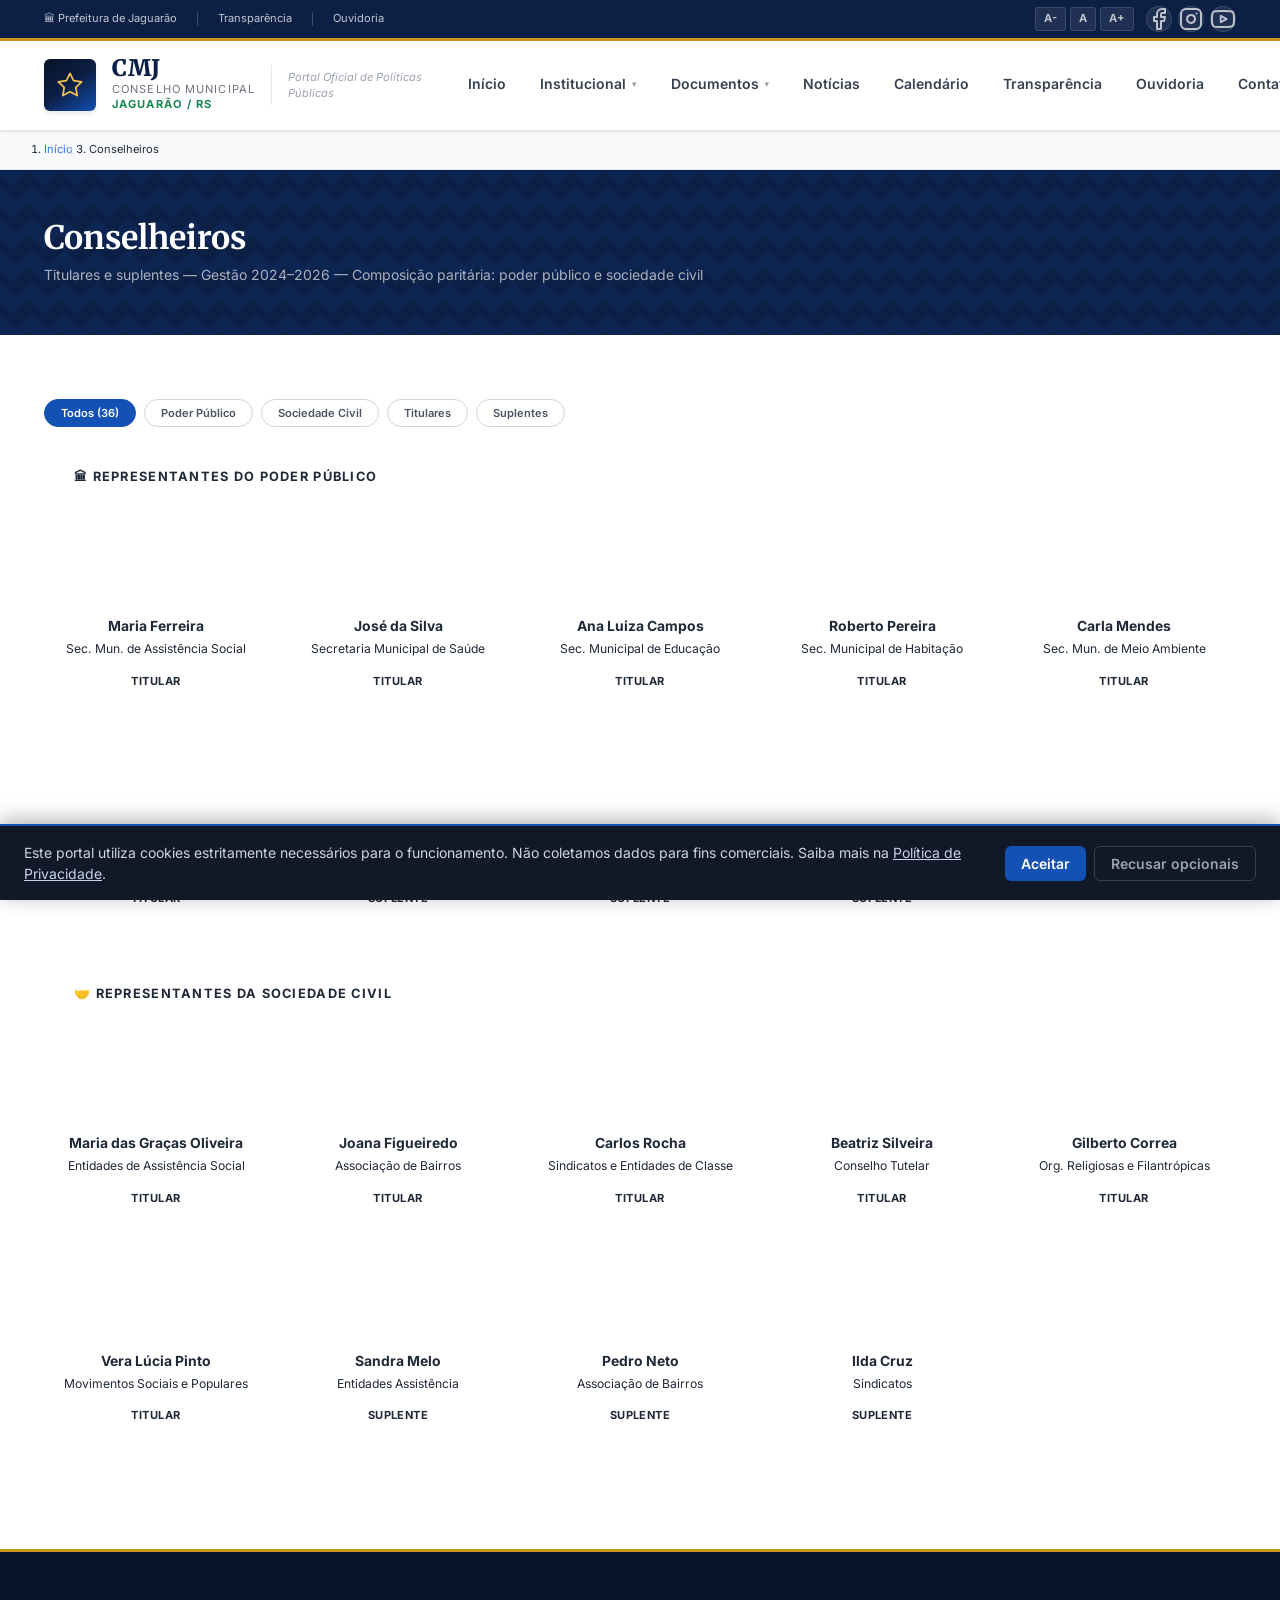
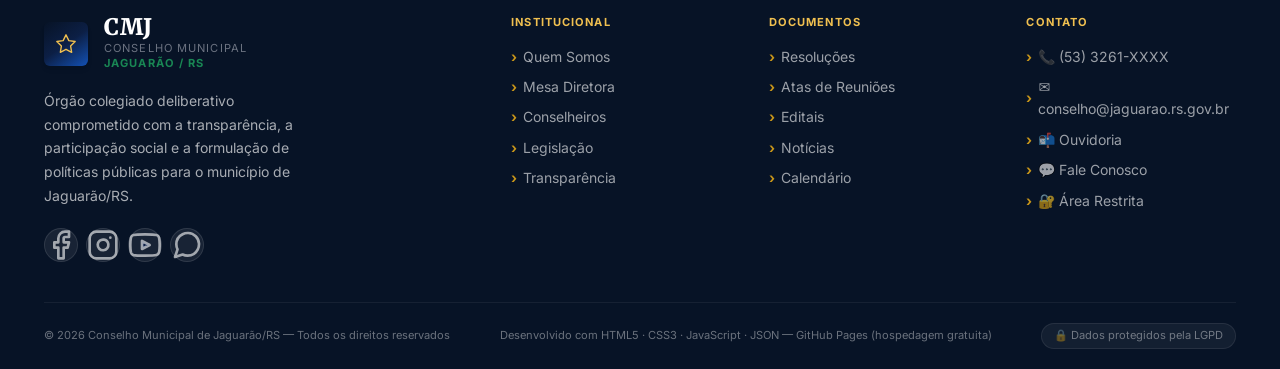
==== pages/conselheiros.html @ 83e50ba8 "Create conselheiros.html" ====
<!DOCTYPE html>
<html lang="pt-BR">
<head>
  <meta charset="UTF-8"><meta name="viewport" content="width=device-width, initial-scale=1.0">
  <meta name="description" content="Conselheiros titulares e suplentes do Conselho Municipal de Jaguarão/RS — gestão 2024–2026.">
  <meta name="theme-color" content="#071D41">
  <title>Conselheiros — Conselho Municipal de Jaguarão/RS</title>
  <link rel="icon" href="../assets/images/favicon.svg" type="image/svg+xml">
  <link rel="preconnect" href="https://fonts.googleapis.com">
  <link rel="preconnect" href="https://fonts.gstatic.com" crossorigin>
  <link rel="stylesheet" href="../assets/css/style.css">
  <style>
    .filtros{display:flex;gap:8px;flex-wrap:wrap;margin-bottom:28px}
    .f-btn{padding:7px 18px;border-radius:var(--r-full);border:1.5px solid var(--cinza-5);background:var(--branco);color:var(--cinza-2);font-size:.82rem;font-weight:600;cursor:pointer;transition:var(--tr);font-family:var(--font-body)}
    .f-btn:hover,.f-btn.ativo{background:var(--azul-3);color:var(--branco);border-color:var(--azul-3)}
    .seg-titulo{font-size:.8rem;font-weight:700;color:var(--cinza-3);text-transform:uppercase;letter-spacing:.1em;padding:16px 0 10px;border-bottom:2px solid var(--cinza-6);margin-bottom:18px;display:flex;align-items:center;gap:10px}
    .seg-titulo::before{content:'';width:20px;height:2px;background:var(--azul-3)}
    .conselheiros-grid{display:grid;grid-template-columns:repeat(auto-fill,minmax(190px,1fr));gap:18px;margin-bottom:36px}
    .c-card{background:var(--branco);border-radius:var(--r-xl);padding:22px 16px;text-align:center;border:1px solid var(--cinza-6);transition:var(--tr);box-shadow:var(--sombra-sm)}
    .c-card:hover{transform:translateY(-3px);box-shadow:var(--sombra-md);border-color:var(--azul-4)}
    .c-avatar{width:68px;height:68px;border-radius:50%;background:linear-gradient(135deg,var(--azul-2),var(--azul-3));margin:0 auto 12px;display:flex;align-items:center;justify-content:center;font-family:var(--font-display);font-size:1.3rem;font-weight:900;color:rgba(255,255,255,.6)}
    .c-avatar.verde{background:linear-gradient(135deg,var(--verde-1),var(--verde-2))}
    .c-avatar.suplente{opacity:.65}
    .c-card h4{font-size:.87rem;color:var(--azul-1);margin-bottom:4px;font-family:var(--font-body);font-weight:700;line-height:1.3}
    .c-card .cargo{font-size:.76rem;color:var(--cinza-4);margin-bottom:8px}
  </style>
</head>
<body>
<a href="#conteudo-principal" class="skip-link">Ir para o conteúdo principal</a>
<div id="site-header"></div>
<nav class="breadcrumb" aria-label="Navegação estrutural">
  <div class="container"><ol class="breadcrumb-lista"><li><a href="../index.html">Início</a></li><li class="sep">/</li><li class="atual">Conselheiros</li></ol></div>
</nav>
<div class="page-hero">
  <div class="container"><div class="page-hero-inner">
    <h1>Conselheiros</h1>
    <p>Titulares e suplentes — Gestão 2024–2026 — Composição paritária: poder público e sociedade civil</p>
  </div></div>
</div>
<main id="conteudo-principal">
<section class="section">
  <div class="container">
    <div class="filter-bar" role="group" aria-label="Filtrar conselheiros">
      <button class="filter-btn active" data-filtro="todos">Todos (36)</button>
      <button class="filter-btn" data-filtro="poder-publico">Poder Público</button>
      <button class="filter-btn" data-filtro="sociedade-civil">Sociedade Civil</button>
      <button class="filter-btn" data-filtro="titular">Titulares</button>
      <button class="filter-btn" data-filtro="suplente">Suplentes</button>
    </div>

    <div class="seg-titulo">🏛 Representantes do Poder Público</div>
    <div class="conselheiros-grid" id="grid-sociedade-civil">
      <div class="c-card" data-categoria="poder-publico titular"><div class="c-avatar">MF</div><h4>Maria Ferreira</h4><div class="cargo">Sec. Mun. de Assistência Social</div><span class="tag tag-azul">Titular</span></div>
      <div class="c-card" data-categoria="poder-publico titular"><div class="c-avatar">JS</div><h4>José da Silva</h4><div class="cargo">Secretaria Municipal de Saúde</div><span class="tag tag-azul">Titular</span></div>
      <div class="c-card" data-categoria="poder-publico titular"><div class="c-avatar">AL</div><h4>Ana Luiza Campos</h4><div class="cargo">Sec. Municipal de Educação</div><span class="tag tag-azul">Titular</span></div>
      <div class="c-card" data-categoria="poder-publico titular"><div class="c-avatar">RP</div><h4>Roberto Pereira</h4><div class="cargo">Sec. Municipal de Habitação</div><span class="tag tag-azul">Titular</span></div>
      <div class="c-card" data-categoria="poder-publico titular"><div class="c-avatar">CM</div><h4>Carla Mendes</h4><div class="cargo">Sec. Mun. de Meio Ambiente</div><span class="tag tag-azul">Titular</span></div>
      <div class="c-card" data-categoria="poder-publico titular"><div class="c-avatar">PS</div><h4>Paulo Souza</h4><div class="cargo">Sec. Municipal de Finanças</div><span class="tag tag-azul">Titular</span></div>
      <div class="c-card" data-categoria="poder-publico suplente"><div class="c-avatar suplente">LR</div><h4>Lúcia Ribeiro</h4><div class="cargo">SMAS</div><span class="tag tag-cinza">Suplente</span></div>
      <div class="c-card" data-categoria="poder-publico suplente"><div class="c-avatar suplente">FN</div><h4>Fernando Nunes</h4><div class="cargo">SMS</div><span class="tag tag-cinza">Suplente</span></div>
      <div class="c-card" data-categoria="poder-publico suplente"><div class="c-avatar suplente">TA</div><h4>Tânia Almeida</h4><div class="cargo">SME</div><span class="tag tag-cinza">Suplente</span></div>
    </div>

    <div class="seg-titulo">🤝 Representantes da Sociedade Civil</div>
    <div class="conselheiros-grid" id="grid-sociedade-civil">
      <div class="c-card" data-categoria="sociedade-civil titular"><div class="c-avatar verde">MO</div><h4>Maria das Graças Oliveira</h4><div class="cargo">Entidades de Assistência Social</div><span class="tag tag-verde">Titular</span></div>
      <div class="c-card" data-categoria="sociedade-civil titular"><div class="c-avatar verde">JF</div><h4>Joana Figueiredo</h4><div class="cargo">Associação de Bairros</div><span class="tag tag-verde">Titular</span></div>
      <div class="c-card" data-categoria="sociedade-civil titular"><div class="c-avatar verde">CR</div><h4>Carlos Rocha</h4><div class="cargo">Sindicatos e Entidades de Classe</div><span class="tag tag-verde">Titular</span></div>
      <div class="c-card" data-categoria="sociedade-civil titular"><div class="c-avatar verde">BS</div><h4>Beatriz Silveira</h4><div class="cargo">Conselho Tutelar</div><span class="tag tag-verde">Titular</span></div>
      <div class="c-card" data-categoria="sociedade-civil titular"><div class="c-avatar verde">GC</div><h4>Gilberto Correa</h4><div class="cargo">Org. Religiosas e Filantrópicas</div><span class="tag tag-verde">Titular</span></div>
      <div class="c-card" data-categoria="sociedade-civil titular"><div class="c-avatar verde">VL</div><h4>Vera Lúcia Pinto</h4><div class="cargo">Movimentos Sociais e Populares</div><span class="tag tag-verde">Titular</span></div>
      <div class="c-card" data-categoria="sociedade-civil suplente"><div class="c-avatar verde suplente">SM</div><h4>Sandra Melo</h4><div class="cargo">Entidades Assistência</div><span class="tag tag-cinza">Suplente</span></div>
      <div class="c-card" data-categoria="sociedade-civil suplente"><div class="c-avatar verde suplente">PN</div><h4>Pedro Neto</h4><div class="cargo">Associação de Bairros</div><span class="tag tag-cinza">Suplente</span></div>
      <div class="c-card" data-categoria="sociedade-civil suplente"><div class="c-avatar verde suplente">IC</div><h4>Ilda Cruz</h4><div class="cargo">Sindicatos</div><span class="tag tag-cinza">Suplente</span></div>
    </div>
  </div>
</section>
</main>
<div id="site-footer"></div>
<script src="../assets/js/components.js"></script>
<script src="../assets/js/main.js"></script>
<script>
  window.CMJData = { base: '../' };
  CMJ.init();
</script>
</body></html>
---- assets/css/style.css ----
/* ============================================================
   CMJ Portal v3 — Design System Institucional Moderno
   Inspiração: DS.GOV.BR + TCE-RS + TJRS + Câmaras modernas
   Corrige todos os problemas identificados na auditoria
   ============================================================ */

@import url('https://fonts.googleapis.com/css2?family=Inter:wght@300;400;500;600;700;800&family=Merriweather:ital,wght@0,700;0,900;1,400&display=swap&font-display=swap');

/* ── DESIGN TOKENS ───────────────────────────────────────── */
:root {
  /* Paleta GOV.BR */
  --gov-1: #071326;
  --gov-2: #0C1F45;
  --gov-3: #1351B4;
  --gov-4: #155BCB;
  --gov-5: #2670E8;
  --gov-6: #C5D4EB;
  --gov-7: #EDF2FB;

  /* Dourado institucional */
  --ouro-dk: #7D5A0F;
  --ouro:    #C8961A;
  --ouro-lt: #F0C050;
  --ouro-bg: #FFFAED;

  /* Verde */
  --verde-dk: #0F5132;
  --verde:    #198754;
  --verde-lt: #D1E7DD;

  /* Vermelho */
  --red:    #DC3545;
  --red-lt: #F8D7DA;

  /* Amarelo */
  --yellow:    #FFC107;
  --yellow-lt: #FFF3CD;

  /* Neutros calibrados WCAG */
  --n-900: #111827;
  --n-800: #1F2937;
  --n-700: #374151;
  --n-600: #4B5563;
  --n-500: #6B7280;
  --n-400: #9CA3AF;
  --n-300: #D1D5DB;
  --n-200: #E5E7EB;
  --n-100: #F3F4F6;
  --n-50:  #F9FAFB;
  --white: #FFFFFF;

  /* Tipografia */
  --font-ui:      'Inter', system-ui, -apple-system, sans-serif;
  --font-display: 'Merriweather', Georgia, serif;

  /* Escala Major Second */
  --t-xs:   0.694rem;
  --t-sm:   0.778rem;
  --t-base: 0.875rem;
  --t-md:   1rem;
  --t-lg:   1.125rem;
  --t-xl:   1.266rem;
  --t-2xl:  1.424rem;
  --t-3xl:  1.602rem;
  --t-4xl:  1.802rem;
  --t-5xl:  2.027rem;
  --t-6xl:  2.281rem;

  /* Espaçamento base 4px */
  --sp-1:  4px;
  --sp-2:  8px;
  --sp-3:  12px;
  --sp-4:  16px;
  --sp-5:  20px;
  --sp-6:  24px;
  --sp-8:  32px;
  --sp-10: 40px;
  --sp-12: 48px;
  --sp-16: 64px;
  --sp-20: 80px;

  /* Bordas */
  --r-sm:   3px;
  --r-md:   6px;
  --r-lg:   10px;
  --r-xl:   14px;
  --r-2xl:  20px;
  --r-full: 9999px;

  /* Sombras */
  --shadow-xs: 0 1px 2px rgba(0,0,0,.05);
  --shadow-sm: 0 1px 3px rgba(0,0,0,.08), 0 1px 2px rgba(0,0,0,.04);
  --shadow-md: 0 4px 6px -1px rgba(0,0,0,.07), 0 2px 4px -1px rgba(0,0,0,.04);
  --shadow-lg: 0 10px 15px -3px rgba(0,0,0,.08), 0 4px 6px -2px rgba(0,0,0,.04);
  --shadow-xl: 0 20px 25px -5px rgba(0,0,0,.09), 0 10px 10px -5px rgba(0,0,0,.03);
  --shadow-gov: 0 2px 8px rgba(7,19,38,.12), 0 0 0 1px rgba(7,19,38,.04);

  /* Transições */
  --ease:    cubic-bezier(.4,0,.2,1);
  --tr-fast: 150ms var(--ease);
  --tr-base: 200ms var(--ease);
  --tr-slow: 300ms var(--ease);

  --col-max: 1240px;
  --col-gap: 24px;
}

/* ── RESET ───────────────────────────────────────────────── */
*, *::before, *::after { box-sizing: border-box; margin: 0; padding: 0; }
html { scroll-behavior: smooth; font-size: 16px; -webkit-text-size-adjust: 100%; }
body {
  font-family: var(--font-ui);
  color: var(--n-800);
  background: var(--white);
  line-height: 1.6;
  overflow-x: hidden;
  -webkit-font-smoothing: antialiased;
}
h1,h2,h3,h4,h5,h6 { font-family: var(--font-display); line-height: 1.25; color: var(--gov-2); font-weight: 700; }
a { color: var(--gov-5); text-decoration: none; transition: color var(--tr-fast); }
a:hover { color: var(--gov-4); }
a:focus-visible { outline: 3px solid var(--gov-3); outline-offset: 3px; border-radius: var(--r-sm); }
img { max-width: 100%; height: auto; display: block; }
ul { list-style: none; }
button { font-family: var(--font-ui); cursor: pointer; border: none; background: none; }
input, textarea, select { font-family: var(--font-ui); }
@media (prefers-reduced-motion: reduce) {
  *, *::before, *::after { animation-duration: .01ms !important; transition-duration: .01ms !important; }
}

/* ── UTILITÁRIOS ─────────────────────────────────────────── */
.container { max-width: var(--col-max); margin: 0 auto; padding: 0 var(--sp-6); }
.sr-only { position: absolute; width: 1px; height: 1px; padding: 0; margin: -1px; overflow: hidden; clip: rect(0,0,0,0); white-space: nowrap; border: 0; }

/* ── SKIP LINK ───────────────────────────────────────────── */
.skip-link {
  position: absolute; top: -60px; left: var(--sp-4); z-index: 10000;
  background: var(--gov-3); color: var(--white);
  padding: var(--sp-3) var(--sp-5); border-radius: 0 0 var(--r-md) var(--r-md);
  font-size: var(--t-base); font-weight: 600; transition: top var(--tr-base);
}
.skip-link:focus { top: 0; }

/* ── COOKIE LGPD ─────────────────────────────────────────── */
#cookie-banner {
  position: fixed; bottom: 0; left: 0; right: 0; z-index: 5000;
  background: var(--n-900); color: var(--n-300);
  padding: var(--sp-4) var(--sp-6);
  display: flex; align-items: center; gap: var(--sp-4); flex-wrap: wrap;
  border-top: 2px solid var(--gov-3);
  box-shadow: 0 -4px 20px rgba(0,0,0,.3);
  font-size: var(--t-base);
}
#cookie-banner p { flex: 1; min-width: 200px; line-height: 1.5; }
#cookie-banner a { color: var(--gov-6); text-decoration: underline; }
.cookie-btns { display: flex; gap: var(--sp-2); flex-shrink: 0; }
.cookie-btns button {
  padding: var(--sp-2) var(--sp-4); border-radius: var(--r-md);
  font-size: var(--t-base); font-weight: 600; cursor: pointer;
  font-family: var(--font-ui); transition: var(--tr-fast); border: none;
}
.btn-cookie-ok { background: var(--gov-3); color: var(--white); }
.btn-cookie-ok:hover { background: var(--gov-4); }
.btn-cookie-rej { background: transparent; color: var(--n-400); border: 1px solid var(--n-700) !important; }
.btn-cookie-rej:hover { border-color: var(--n-500) !important; color: var(--n-300); }

/* ── BARRA GOV ───────────────────────────────────────────── */
.barra-gov {
  background: var(--gov-2);
  border-bottom: 3px solid var(--ouro);
  padding: 6px 0;
}
.barra-gov-inner {
  display: flex; justify-content: space-between; align-items: center;
  gap: var(--sp-4); flex-wrap: wrap;
}
.barra-gov-left { display: flex; align-items: center; gap: var(--sp-5); }
.barra-gov-left a {
  color: rgba(255,255,255,.75); font-size: var(--t-xs);
  display: flex; align-items: center; gap: 5px;
  transition: color var(--tr-fast); white-space: nowrap;
}
.barra-gov-left a:hover { color: var(--white); }
.barra-gov-left .div { width: 1px; height: 14px; background: rgba(255,255,255,.2); }
.barra-gov-right { display: flex; align-items: center; gap: var(--sp-3); }
.acess-ctrl { display: flex; align-items: center; gap: 4px; }
.acess-ctrl button {
  background: rgba(255,255,255,.08); border: 1px solid rgba(255,255,255,.12);
  color: rgba(255,255,255,.7); padding: 2px 8px; border-radius: var(--r-sm);
  font-size: var(--t-xs); font-weight: 700; font-family: var(--font-ui);
  transition: var(--tr-fast); line-height: 1.6;
}
.acess-ctrl button:hover { background: rgba(255,255,255,.18); color: var(--white); }
.social-bar { display: flex; gap: 6px; }
.social-bar a {
  width: 26px; height: 26px; border-radius: 50%;
  background: rgba(255,255,255,.08); border: 1px solid rgba(255,255,255,.12);
  display: flex; align-items: center; justify-content: center;
  color: rgba(255,255,255,.7); font-size: var(--t-xs); font-style: normal;
  transition: var(--tr-fast);
}
.social-bar a:hover { background: var(--ouro); border-color: var(--ouro); color: var(--gov-2); }

/* ── HEADER ──────────────────────────────────────────────── */
.site-header {
  background: var(--white);
  border-bottom: 1px solid var(--n-200);
  position: sticky; top: 0; z-index: 900;
  box-shadow: var(--shadow-sm);
}
.header-inner {
  display: flex; align-items: center;
  justify-content: space-between; gap: var(--sp-6);
  padding: var(--sp-4) 0;
}
.logo-link {
  display: flex; align-items: center; gap: var(--sp-4);
  text-decoration: none; flex-shrink: 0;
}
.logo-mark {
  width: 52px; height: 52px; flex-shrink: 0;
  background: linear-gradient(145deg, var(--gov-1) 0%, var(--gov-2) 50%, var(--gov-3) 100%);
  border-radius: var(--r-md);
  display: flex; align-items: center; justify-content: center;
  box-shadow: var(--shadow-md);
  font-size: 1.5rem;
}
.logo-text { display: flex; flex-direction: column; }
.logo-sigla {
  font-family: var(--font-display); font-size: var(--t-2xl);
  font-weight: 900; color: var(--gov-2);
  letter-spacing: .03em; line-height: 1; display: block;
}
.logo-org {
  font-size: var(--t-xs); color: var(--n-500);
  text-transform: uppercase; letter-spacing: .1em;
  display: block; margin-top: 2px; line-height: 1.3;
}
.logo-cidade {
  font-size: var(--t-xs); font-weight: 700; color: var(--verde);
  text-transform: uppercase; letter-spacing: .1em; display: block;
}
.header-divider { width: 1px; height: 40px; background: var(--n-200); flex-shrink: 0; }
.header-slogan {
  font-size: var(--t-xs); color: var(--n-400);
  max-width: 140px; line-height: 1.5; font-style: italic;
}

/* ── NAVEGAÇÃO ───────────────────────────────────────────── */
.nav-wrap { flex: 1; display: flex; justify-content: flex-end; }
.nav-list { display: flex; align-items: stretch; gap: 2px; }
.nav-list > li { position: relative; }
.nav-list > li > a {
  display: flex; align-items: center; gap: var(--sp-1);
  padding: var(--sp-3) var(--sp-4);
  font-size: var(--t-base); font-weight: 600; color: var(--n-700);
  border-radius: var(--r-md); transition: var(--tr-fast);
  white-space: nowrap; border-bottom: 2px solid transparent;
}
.nav-list > li > a:hover,
.nav-list > li.ativo > a {
  color: var(--gov-3); background: var(--gov-7);
  border-bottom-color: var(--gov-3);
}
.nav-chev { font-size: 9px; opacity: .5; margin-left: 2px; transition: transform var(--tr-fast), opacity var(--tr-fast); display: inline-block; }
.nav-list > li:hover > a .nav-chev { transform: rotate(180deg); opacity: 1; }

/* Dropdown */
.nav-drop {
  display: none; position: absolute; top: calc(100% + 8px); left: 0;
  background: var(--white); border: 1px solid var(--n-200);
  border-radius: var(--r-lg); box-shadow: var(--shadow-xl);
  min-width: 240px; z-index: 999; overflow: hidden;
}
.nav-list > li:hover .nav-drop,
.nav-list > li:focus-within .nav-drop {
  display: block;
  animation: dropIn 160ms var(--ease) both;
}
@keyframes dropIn {
  from { opacity: 0; transform: translateY(-6px) scale(.98); }
  to   { opacity: 1; transform: translateY(0)   scale(1);   }
}
.nav-drop a {
  display: flex; align-items: center; gap: var(--sp-3);
  padding: 11px var(--sp-5); font-size: var(--t-base);
  color: var(--n-700); border-bottom: 1px solid var(--n-100);
  transition: var(--tr-fast);
}
.nav-drop a:last-child { border-bottom: none; }
.nav-drop a::before {
  content: ''; width: 6px; height: 6px; border-radius: 50%;
  background: var(--n-300); flex-shrink: 0; transition: var(--tr-fast);
}
.nav-drop a:hover { background: var(--gov-7); color: var(--gov-3); padding-left: calc(var(--sp-5) + 4px); }
.nav-drop a:hover::before { background: var(--gov-3); }

/* Hamburguer */
.menu-toggle {
  display: none; padding: var(--sp-2);
  flex-direction: column; gap: 5px;
}
.menu-toggle span {
  display: block; width: 22px; height: 2px;
  background: var(--n-700); border-radius: 2px; transition: var(--tr-base);
}
.menu-toggle.ativo span:nth-child(1) { transform: rotate(45deg) translate(5px,5px); }
.menu-toggle.ativo span:nth-child(2) { opacity: 0; transform: scaleX(0); }
.menu-toggle.ativo span:nth-child(3) { transform: rotate(-45deg) translate(5px,-5px); }
#nav-overlay {
  display: none; position: fixed; inset: 0;
  background: rgba(7,19,38,.6); z-index: 899;
  backdrop-filter: blur(3px); -webkit-backdrop-filter: blur(3px);
}

/* ── HERO ────────────────────────────────────────────────── */
.hero {
  background: var(--gov-2);
  position: relative; overflow: hidden;
  padding: var(--sp-20) 0 var(--sp-16);
  min-height: 440px; display: flex; align-items: center;
}
.hero::before {
  content: ''; position: absolute; inset: 0;
  background:
    linear-gradient(135deg, rgba(19,81,180,.15) 25%, transparent 25%) -20px 0,
    linear-gradient(225deg, rgba(19,81,180,.15) 25%, transparent 25%) -20px 0,
    linear-gradient(315deg, rgba(19,81,180,.15) 25%, transparent 25%),
    linear-gradient(45deg,  rgba(19,81,180,.15) 25%, transparent 25%);
  background-size: 40px 40px; opacity: .4;
}
.hero::after {
  content: ''; position: absolute; right: 0; top: 0; bottom: 0; width: 50%;
  background: radial-gradient(ellipse at 80% 50%, rgba(21,91,203,.4) 0%, transparent 70%);
  pointer-events: none;
}
.hero-inner {
  position: relative; z-index: 1;
  display: grid; grid-template-columns: 1fr 380px;
  gap: var(--sp-12); align-items: center;
}
.hero-eyebrow {
  display: inline-flex; align-items: center; gap: var(--sp-2);
  background: rgba(200,150,26,.12); border: 1px solid rgba(200,150,26,.25);
  color: var(--ouro-lt); padding: 5px var(--sp-4); border-radius: var(--r-full);
  font-size: var(--t-xs); font-weight: 700; letter-spacing: .12em; text-transform: uppercase;
  margin-bottom: var(--sp-5);
}
.hero-eyebrow::before { content: ''; width: 6px; height: 6px; border-radius: 50%; background: var(--ouro); }
.hero-title {
  font-family: var(--font-display);
  font-size: clamp(1.8rem, 4vw, 3rem);
  font-weight: 900; color: var(--white); line-height: 1.1; margin-bottom: var(--sp-5);
}
.hero-title em { font-style: italic; color: var(--ouro-lt); }
.hero-desc {
  color: rgba(255,255,255,.72); font-size: var(--t-lg);
  max-width: 520px; margin-bottom: var(--sp-8); line-height: 1.7;
}
.hero-actions { display: flex; gap: var(--sp-3); flex-wrap: wrap; }
.hero-stats { display: grid; grid-template-columns: 1fr 1fr; gap: var(--sp-3); }
.stat-card {
  background: rgba(255,255,255,.06); border: 1px solid rgba(255,255,255,.1);
  border-radius: var(--r-lg); padding: var(--sp-5) var(--sp-4);
  text-align: center; backdrop-filter: blur(8px); transition: var(--tr-base);
}
.stat-card:hover { background: rgba(255,255,255,.1); }
.stat-n {
  font-family: var(--font-display); font-size: var(--t-5xl);
  font-weight: 900; color: var(--ouro-lt); line-height: 1; display: block;
}
.stat-l {
  font-size: var(--t-xs); color: rgba(255,255,255,.55);
  margin-top: var(--sp-1); text-transform: uppercase; letter-spacing: .08em;
}

/* ── BOTÕES ──────────────────────────────────────────────── */
.btn {
  display: inline-flex; align-items: center; gap: var(--sp-2);
  padding: 10px var(--sp-6); border-radius: var(--r-md);
  font-weight: 600; font-size: var(--t-base); font-family: var(--font-ui);
  cursor: pointer; transition: var(--tr-fast);
  border: 2px solid transparent; white-space: nowrap; line-height: 1.4;
}
.btn:focus-visible { outline: 3px solid var(--gov-3); outline-offset: 3px; }
.btn-primary   { background: var(--gov-3); color: var(--white); border-color: var(--gov-3); }
.btn-primary:hover { background: var(--gov-4); border-color: var(--gov-4); color: var(--white); transform: translateY(-1px); box-shadow: var(--shadow-md); }
.btn-white     { background: var(--white); color: var(--gov-2); border-color: var(--white); }
.btn-white:hover { background: var(--ouro-lt); border-color: var(--ouro-lt); color: var(--gov-2); transform: translateY(-1px); }
.btn-ghost     { background: transparent; color: var(--white); border-color: rgba(255,255,255,.35); }
.btn-ghost:hover { background: rgba(255,255,255,.1); border-color: rgba(255,255,255,.6); color: var(--white); }
.btn-outline   { background: transparent; color: var(--gov-3); border-color: var(--gov-3); }
.btn-outline:hover { background: var(--gov-3); color: var(--white); }
.btn-green     { background: var(--verde); color: var(--white); border-color: var(--verde); }
.btn-green:hover { background: var(--verde-dk); color: var(--white); }
.btn-sm  { padding: 6px var(--sp-4); font-size: var(--t-xs); }
.btn-lg  { padding: 14px var(--sp-8); font-size: var(--t-md); }
.btn-block { width: 100%; justify-content: center; }

/* ── TAGS ────────────────────────────────────────────────── */
.tag {
  display: inline-flex; align-items: center; gap: 3px;
  padding: 2px var(--sp-2); border-radius: var(--r-sm);
  font-size: var(--t-xs); font-weight: 700;
  text-transform: uppercase; letter-spacing: .04em; font-family: var(--font-ui);
}
.tag-blue      { background: var(--gov-7);    color: var(--gov-3); }
.tag-green     { background: var(--verde-lt); color: var(--verde-dk); }
.tag-gold      { background: var(--ouro-bg);  color: var(--ouro-dk); }
.tag-gray      { background: var(--n-100);    color: var(--n-600); }
.tag-vigente   { background: var(--verde-lt); color: var(--verde-dk); }
.tag-historico { background: var(--n-100);    color: var(--n-600); }
.tag-aberto    { background: var(--verde-lt); color: var(--verde-dk); }
.tag-encerrado { background: var(--n-100);    color: var(--n-600); }

/* ── ACESSO RÁPIDO ───────────────────────────────────────── */
.quick-access { background: var(--white); border-bottom: 1px solid var(--n-200); }
.quick-inner {
  display: flex; overflow-x: auto;
  -webkit-overflow-scrolling: touch; scrollbar-width: none;
}
.quick-inner::-webkit-scrollbar { display: none; }
.quick-item {
  display: flex; align-items: center; gap: var(--sp-3);
  padding: var(--sp-4) var(--sp-5);
  font-size: var(--t-base); font-weight: 600; color: var(--n-700);
  border-right: 1px solid var(--n-100); border-bottom: 3px solid transparent;
  transition: var(--tr-fast); white-space: nowrap; text-decoration: none; flex-shrink: 0;
}
.quick-item:hover { color: var(--gov-3); background: var(--gov-7); border-bottom-color: var(--gov-3); }
.quick-icon {
  width: 30px; height: 30px; border-radius: var(--r-md);
  background: var(--gov-7); color: var(--gov-3);
  display: flex; align-items: center; justify-content: center;
  font-size: var(--t-base); flex-shrink: 0; transition: var(--tr-fast);
}
.quick-item:hover .quick-icon { background: var(--gov-3); color: var(--white); }

/* ── SEÇÕES ──────────────────────────────────────────────── */
.section     { padding: var(--sp-16) 0; }
.section-sm  { padding: var(--sp-10) 0; }
.bg-gray     { background: var(--n-50);  }
.bg-blue     { background: var(--gov-7); }
.bg-dark     { background: var(--gov-2); }

/* Cabeçalhos */
.sec-hd     { margin-bottom: var(--sp-10); }
.sec-hd-row {
  display: flex; justify-content: space-between;
  align-items: flex-end; gap: var(--sp-5); flex-wrap: wrap;
  margin-bottom: var(--sp-10);
}
.sec-eyebrow {
  display: inline-flex; align-items: center; gap: var(--sp-2);
  font-size: var(--t-xs); font-weight: 700; color: var(--gov-3);
  text-transform: uppercase; letter-spacing: .12em; margin-bottom: var(--sp-2);
}
.sec-eyebrow::before {
  content: ''; width: 20px; height: 2px; background: var(--gov-3); border-radius: 2px;
}
.sec-title {
  font-family: var(--font-display);
  font-size: clamp(1.4rem, 2.5vw, var(--t-5xl));
  font-weight: 700; color: var(--gov-2); margin-bottom: var(--sp-2);
}
.sec-sub { font-size: var(--t-base); color: var(--n-500); max-width: 520px; line-height: 1.6; }
.see-all {
  display: inline-flex; align-items: center; gap: 6px;
  font-size: var(--t-base); font-weight: 700; color: var(--gov-3);
  padding: 7px var(--sp-4); border: 1.5px solid var(--gov-6);
  border-radius: var(--r-full); transition: var(--tr-fast); white-space: nowrap;
}
.see-all:hover { background: var(--gov-3); color: var(--white); border-color: var(--gov-3); }

/* ── CARDS DE NOTÍCIA ────────────────────────────────────── */
.news-grid {
  display: grid;
  grid-template-columns: repeat(auto-fill, minmax(300px, 1fr));
  gap: var(--sp-6);
}
.news-card {
  background: var(--white); border-radius: var(--r-lg);
  border: 1px solid var(--n-200); overflow: hidden;
  display: flex; flex-direction: column;
  box-shadow: var(--shadow-xs); transition: var(--tr-base);
}
.news-card:hover {
  transform: translateY(-3px); box-shadow: var(--shadow-lg);
  border-color: var(--gov-6);
}
.news-img {
  height: 180px; position: relative; overflow: hidden;
  background: linear-gradient(145deg, var(--gov-2) 0%, var(--gov-3) 100%);
  display: flex; align-items: center; justify-content: center;
}
.news-img-icon { font-size: 3rem; opacity: .18; color: var(--white); }
.news-date-pill {
  position: absolute; bottom: var(--sp-3); left: var(--sp-3);
  background: rgba(7,19,38,.75); color: var(--white);
  padding: 3px var(--sp-3); border-radius: var(--r-full);
  font-size: var(--t-xs); font-weight: 600;
  backdrop-filter: blur(6px);
}
.news-body {
  padding: var(--sp-5); flex: 1;
  display: flex; flex-direction: column; gap: var(--sp-2);
}
.news-body h3 {
  font-family: var(--font-display); font-size: var(--t-base);
  line-height: 1.45; color: var(--gov-2); font-weight: 700;
}
.news-body h3 a { color: inherit; }
.news-body h3 a:hover { color: var(--gov-3); }
.news-body p { font-size: var(--t-base); color: var(--n-500); flex: 1; line-height: 1.6; }
.news-foot {
  padding: var(--sp-3) var(--sp-5); border-top: 1px solid var(--n-100);
  display: flex; justify-content: space-between; align-items: center;
}
.news-foot-date { font-size: var(--t-xs); color: var(--n-400); }
.read-more {
  font-size: var(--t-xs); font-weight: 700; color: var(--gov-3);
  display: flex; align-items: center; gap: 4px; transition: var(--tr-fast);
}
.read-more:hover { gap: 7px; color: var(--gov-2); }

/* Card notícia destaque */
.news-featured {
  display: grid; grid-template-columns: 1.4fr 1fr;
  background: var(--white); border-radius: var(--r-xl);
  border: 1px solid var(--n-200); overflow: hidden;
  box-shadow: var(--shadow-md); margin-bottom: var(--sp-6);
}
.news-feat-img {
  background: linear-gradient(160deg, var(--gov-1) 0%, var(--gov-3) 100%);
  min-height: 280px; display: flex; align-items: center; justify-content: center;
  font-size: 5rem; color: rgba(255,255,255,.1);
}
.news-feat-body {
  padding: var(--sp-10) var(--sp-8);
  display: flex; flex-direction: column; justify-content: center;
}
.news-feat-body h2 { font-size: var(--t-3xl); margin-bottom: var(--sp-3); line-height: 1.3; }
.news-feat-body h2 a { color: var(--gov-2); }
.news-feat-body h2 a:hover { color: var(--gov-3); }
.news-feat-body p { font-size: var(--t-base); color: var(--n-500); margin-bottom: var(--sp-6); line-height: 1.65; }

/* ── SKELETON LOADERS ────────────────────────────────────── */
.skeleton-wrap { display: grid; grid-template-columns: repeat(auto-fill, minmax(300px, 1fr)); gap: var(--sp-6); }
.sk { background: var(--n-200); border-radius: var(--r-lg); overflow: hidden; animation: sk-pulse 1.6s ease-in-out infinite; }
.sk-img  { height: 180px; background: var(--n-300); }
.sk-body { padding: var(--sp-5); display: flex; flex-direction: column; gap: var(--sp-3); }
.sk-line { height: 13px; background: var(--n-300); border-radius: var(--r-sm); }
.sk-line.w50 { width: 50%; } .sk-line.w70 { width: 70%; } .sk-line.w90 { width: 90%; }
@keyframes sk-pulse { 0%,100% { opacity: 1; } 50% { opacity: .55; } }

/* ── DOCUMENTOS ──────────────────────────────────────────── */
.doc-list { display: flex; flex-direction: column; gap: var(--sp-2); }
.doc-item {
  display: flex; align-items: center; gap: var(--sp-4);
  padding: var(--sp-4) var(--sp-5); background: var(--white);
  border: 1px solid var(--n-200); border-radius: var(--r-lg);
  transition: var(--tr-fast); text-decoration: none; color: inherit;
}
.doc-item:hover {
  border-color: var(--gov-5); background: var(--gov-7);
  transform: translateX(2px);
}
.doc-icon {
  width: 38px; height: 38px; border-radius: var(--r-md); flex-shrink: 0;
  background: #fee2e2; color: #b91c1c;
  display: flex; align-items: center; justify-content: center;
  font-size: var(--t-xs); font-weight: 800; letter-spacing: .03em;
}
.doc-info { flex: 1; min-width: 0; }
.doc-info strong {
  display: block; font-size: var(--t-base); color: var(--n-800);
  font-family: var(--font-ui); font-weight: 600;
  overflow: hidden; text-overflow: ellipsis; white-space: nowrap;
}
.doc-info span { font-size: var(--t-xs); color: var(--n-400); display: block; margin-top: 2px; }
.doc-dl {
  width: 32px; height: 32px; border-radius: 50%; flex-shrink: 0;
  background: var(--gov-7); color: var(--gov-3);
  display: flex; align-items: center; justify-content: center;
  font-size: var(--t-base); transition: var(--tr-fast);
}
.doc-item:hover .doc-dl { background: var(--gov-3); color: var(--white); }

/* ── REUNIÕES ────────────────────────────────────────────── */
.meeting-list { display: flex; flex-direction: column; gap: var(--sp-4); }
.meeting-item {
  display: flex; gap: var(--sp-4); align-items: flex-start;
  padding: var(--sp-5); background: var(--white);
  border: 1px solid var(--n-200); border-radius: var(--r-lg);
  transition: var(--tr-fast);
}
.meeting-item:hover { border-color: var(--verde); box-shadow: var(--shadow-sm); }
.meeting-cal {
  border-radius: var(--r-md); overflow: hidden;
  flex-shrink: 0; min-width: 52px; box-shadow: var(--shadow-xs);
}
.meeting-mon {
  background: var(--gov-3); color: var(--white);
  font-size: var(--t-xs); font-weight: 700;
  text-transform: uppercase; letter-spacing: .1em;
  padding: 3px var(--sp-2); text-align: center;
}
.meeting-day {
  background: var(--white); border: 1px solid var(--n-200); border-top: none;
  font-family: var(--font-display); font-size: var(--t-4xl);
  font-weight: 900; color: var(--gov-2);
  padding: var(--sp-1) var(--sp-2); text-align: center; line-height: 1;
}
.meeting-info h4 {
  font-size: var(--t-base); color: var(--gov-2);
  margin-bottom: var(--sp-1); font-family: var(--font-ui); font-weight: 700;
}
.meeting-info p  { font-size: var(--t-xs); color: var(--n-500); line-height: 1.55; }
.meeting-where {
  font-size: var(--t-xs); color: var(--verde); font-weight: 600;
  margin-top: var(--sp-2); display: flex; align-items: center; gap: 4px;
}
.meeting-badge {
  display: inline-flex; align-items: center; gap: 3px;
  font-size: var(--t-xs); font-weight: 700; text-transform: uppercase;
  letter-spacing: .05em; padding: 2px var(--sp-2);
  border-radius: var(--r-full); margin-bottom: var(--sp-1);
}
.badge-ord  { background: var(--gov-7);   color: var(--gov-3);   }
.badge-ext  { background: var(--ouro-bg); color: var(--ouro-dk); }
.badge-done { background: var(--n-100);   color: var(--n-500);   }

/* ── TRANSPARÊNCIA ───────────────────────────────────────── */
.transp-grid {
  display: grid;
  grid-template-columns: repeat(auto-fill, minmax(200px, 1fr));
  gap: var(--sp-5);
}
.transp-card {
  background: var(--white); border-radius: var(--r-lg);
  padding: var(--sp-6) var(--sp-5); text-align: center;
  border: 1px solid var(--n-200); transition: var(--tr-base);
  cursor: pointer; text-decoration: none; color: inherit; display: block;
}
.transp-card:hover {
  border-color: var(--gov-5); box-shadow: var(--shadow-lg);
  transform: translateY(-3px);
}
.transp-icon {
  width: 54px; height: 54px; border-radius: 50%;
  background: var(--gov-7); color: var(--gov-3);
  display: flex; align-items: center; justify-content: center;
  font-size: 1.4rem; margin: 0 auto var(--sp-4); transition: var(--tr-fast);
}
.transp-card:hover .transp-icon { background: var(--gov-3); color: var(--white); }
.transp-card h4 {
  font-size: var(--t-base); color: var(--gov-2);
  margin-bottom: var(--sp-2); font-family: var(--font-ui); font-weight: 700;
}
.transp-card p { font-size: var(--t-xs); color: var(--n-500); line-height: 1.5; }

/* ── CTA STRIP ───────────────────────────────────────────── */
.cta-strip {
  background: linear-gradient(135deg, var(--gov-1) 0%, var(--gov-2) 50%, var(--gov-3) 100%);
  padding: var(--sp-16) 0; text-align: center;
  position: relative; overflow: hidden;
}
.cta-strip::before {
  content: ''; position: absolute; inset: 0;
  background: radial-gradient(circle at 50% 50%, rgba(19,81,180,.4) 0%, transparent 60%);
}
.cta-strip > .container { position: relative; }
.cta-strip h2 { color: var(--white); font-size: clamp(1.3rem,2.5vw,var(--t-4xl)); margin-bottom: var(--sp-3); }
.cta-strip p  { color: rgba(255,255,255,.7); max-width: 460px; margin: 0 auto var(--sp-8); font-size: var(--t-base); }
.cta-actions  { display: flex; gap: var(--sp-3); justify-content: center; flex-wrap: wrap; }

/* ── CONTATO ─────────────────────────────────────────────── */
.contact-grid { display: grid; grid-template-columns: 1fr 1.1fr; gap: var(--sp-12); align-items: start; }
.contact-data { display: flex; flex-direction: column; gap: var(--sp-3); }
.contact-datum {
  display: flex; align-items: flex-start; gap: var(--sp-4);
  padding: var(--sp-4) var(--sp-5); background: var(--white);
  border: 1px solid var(--n-200); border-radius: var(--r-lg);
  border-left: 3px solid var(--gov-3);
}
.contact-datum .ico { font-size: 1.1rem; flex-shrink: 0; margin-top: 2px; }
.contact-datum strong { display: block; font-size: var(--t-xs); color: var(--n-400); text-transform: uppercase; letter-spacing: .08em; margin-bottom: 2px; font-weight: 700; }
.contact-datum span  { font-size: var(--t-base); color: var(--n-800); font-weight: 500; line-height: 1.4; }
.contact-datum a { color: var(--gov-5); }
.form-box {
  background: var(--white); border-radius: var(--r-xl);
  padding: var(--sp-8); box-shadow: var(--shadow-gov); border: 1px solid var(--n-200);
}
.form-box h3  { font-size: var(--t-xl); color: var(--gov-2); margin-bottom: var(--sp-1); }
.form-sub     { font-size: var(--t-base); color: var(--n-500); margin-bottom: var(--sp-6); }
.form-group   { margin-bottom: var(--sp-4); }
.form-group label { display: block; font-size: var(--t-base); font-weight: 600; color: var(--n-700); margin-bottom: 5px; }
.form-group input,
.form-group textarea,
.form-group select {
  width: 100%; padding: 10px var(--sp-3);
  border: 1.5px solid var(--n-300); border-radius: var(--r-md);
  background: var(--n-50); font-family: var(--font-ui);
  font-size: var(--t-base); color: var(--n-800);
  transition: border-color var(--tr-fast), box-shadow var(--tr-fast), background var(--tr-fast);
}
.form-group input:focus,
.form-group textarea:focus,
.form-group select:focus {
  outline: none; border-color: var(--gov-3); background: var(--white);
  box-shadow: 0 0 0 3px rgba(19,81,180,.12);
}
.form-group input.error,
.form-group textarea.error {
  border-color: var(--red); box-shadow: 0 0 0 3px rgba(220,53,69,.1);
}
.field-err { font-size: var(--t-xs); color: var(--red); margin-top: 4px; display: none; }
.form-row  { display: grid; grid-template-columns: 1fr 1fr; gap: var(--sp-4); }
.form-check { display: flex; align-items: flex-start; gap: var(--sp-2); margin-bottom: var(--sp-4); }
.form-check input { width: auto; margin-top: 3px; flex-shrink: 0; }
.form-check label { font-size: var(--t-xs); color: var(--n-500); font-weight: 400; }
textarea { resize: vertical; min-height: 100px; }

/* ── BREADCRUMB ──────────────────────────────────────────── */
.breadcrumb { background: var(--n-50); border-bottom: 1px solid var(--n-200); padding: 10px 0; }
.breadcrumb ol { display: flex; align-items: center; gap: 6px; font-size: var(--t-xs); flex-wrap: wrap; }
.breadcrumb a   { color: var(--gov-5); }
.breadcrumb .sep  { color: var(--n-300); font-size: 10px; }
.breadcrumb .curr { color: var(--n-500); }

/* ── PAGE HERO ───────────────────────────────────────────── */
.page-hero {
  background: var(--gov-2); padding: var(--sp-12) 0;
  position: relative; overflow: hidden;
}
.page-hero::before {
  content: ''; position: absolute; inset: 0;
  background:
    linear-gradient(135deg, rgba(21,91,203,.2) 25%, transparent 25%) -20px 0,
    linear-gradient(225deg, rgba(21,91,203,.2) 25%, transparent 25%) -20px 0,
    linear-gradient(315deg, rgba(21,91,203,.2) 25%, transparent 25%),
    linear-gradient(45deg,  rgba(21,91,203,.2) 25%, transparent 25%);
  background-size: 32px 32px; opacity: .5;
}
.page-hero-inner { position: relative; z-index: 1; }
.page-hero h1 { color: var(--white); font-size: clamp(1.6rem,3vw,var(--t-5xl)); margin-bottom: 6px; }
.page-hero p  { color: rgba(255,255,255,.65); font-size: var(--t-base); }

/* ── TABELA ──────────────────────────────────────────────── */
.tbl-wrap { overflow-x: auto; border-radius: var(--r-lg); box-shadow: var(--shadow-sm); }
.tbl { width: 100%; border-collapse: collapse; background: var(--white); border: 1px solid var(--n-200); }
.tbl thead  { background: var(--gov-2); }
.tbl thead th { padding: 12px var(--sp-5); font-size: var(--t-xs); font-weight: 700; color: var(--white); text-align: left; font-family: var(--font-ui); text-transform: uppercase; letter-spacing: .06em; white-space: nowrap; }
.tbl tbody tr { border-bottom: 1px solid var(--n-100); transition: background var(--tr-fast); }
.tbl tbody tr:last-child { border-bottom: none; }
.tbl tbody tr:hover { background: var(--gov-7); }
.tbl td { padding: 12px var(--sp-5); font-size: var(--t-base); color: var(--n-700); word-break: break-word; }

/* ── FILTROS ─────────────────────────────────────────────── */
.filter-bar { display: flex; gap: var(--sp-2); flex-wrap: wrap; margin-bottom: var(--sp-6); }
.filter-btn {
  padding: 6px var(--sp-4); border-radius: var(--r-full);
  border: 1.5px solid var(--n-300); background: var(--white);
  color: var(--n-600); font-size: var(--t-xs); font-weight: 600;
  cursor: pointer; transition: var(--tr-fast); font-family: var(--font-ui);
}
.filter-btn:hover, .filter-btn.active { background: var(--gov-3); color: var(--white); border-color: var(--gov-3); }

/* ── BUSCA ───────────────────────────────────────────────── */
.search-wrap { display: flex; margin-bottom: var(--sp-5); max-width: 480px; }
.search-wrap input {
  flex: 1; padding: 10px var(--sp-4);
  border: 1.5px solid var(--n-300); border-right: none;
  border-radius: var(--r-md) 0 0 var(--r-md);
  font-family: var(--font-ui); font-size: var(--t-base); background: var(--n-50);
}
.search-wrap input:focus { outline: none; border-color: var(--gov-3); background: var(--white); }
.search-wrap button {
  padding: 10px var(--sp-4); background: var(--gov-3); color: var(--white);
  border: none; border-radius: 0 var(--r-md) var(--r-md) 0;
  cursor: pointer; font-size: var(--t-base); transition: background var(--tr-fast);
}
.search-wrap button:hover { background: var(--gov-4); }

/* ── PAGINAÇÃO ───────────────────────────────────────────── */
.pagination { display: flex; justify-content: center; gap: 6px; margin-top: var(--sp-10); flex-wrap: wrap; }
.pagination a {
  display: flex; align-items: center; justify-content: center;
  width: 34px; height: 34px; border-radius: var(--r-md);
  background: var(--white); color: var(--n-700); font-size: var(--t-base); font-weight: 600;
  border: 1.5px solid var(--n-300); transition: var(--tr-fast);
}
.pagination a:hover, .pagination a.active { background: var(--gov-3); color: var(--white); border-color: var(--gov-3); }

/* ── RODAPÉ ──────────────────────────────────────────────── */
.footer { background: var(--gov-1); color: rgba(255,255,255,.65); border-top: 3px solid var(--ouro); }
.footer-grid {
  padding: var(--sp-16) 0 var(--sp-10);
  display: grid; grid-template-columns: 2fr 1fr 1fr 1fr;
  gap: var(--sp-12); border-bottom: 1px solid rgba(255,255,255,.06);
}
.footer-brand p { font-size: var(--t-base); line-height: 1.7; max-width: 270px; margin: var(--sp-4) 0 var(--sp-5); }
.footer-social { display: flex; gap: var(--sp-2); }
.footer-social a {
  width: 34px; height: 34px; border-radius: 50%;
  background: rgba(255,255,255,.07); border: 1px solid rgba(255,255,255,.1);
  display: flex; align-items: center; justify-content: center;
  color: rgba(255,255,255,.6); font-size: var(--t-base); font-style: normal;
  transition: var(--tr-fast);
}
.footer-social a:hover { background: var(--ouro); border-color: var(--ouro); color: var(--gov-2); }
.footer-col h4 {
  font-family: var(--font-ui); font-size: var(--t-xs); font-weight: 700;
  color: var(--ouro-lt); text-transform: uppercase; letter-spacing: .1em; margin-bottom: var(--sp-4);
}
.footer-col ul li { margin-bottom: var(--sp-2); }
.footer-col ul li a {
  color: rgba(255,255,255,.6); font-size: var(--t-base);
  display: flex; align-items: center; gap: 6px; transition: var(--tr-fast);
}
.footer-col ul li a::before { content: '›'; color: var(--ouro); font-weight: 700; }
.footer-col ul li a:hover   { color: var(--white); padding-left: 4px; }
.footer-base {
  padding: var(--sp-5) 0;
  display: flex; justify-content: space-between; align-items: center;
  flex-wrap: wrap; gap: var(--sp-3);
}
.footer-base p { font-size: var(--t-xs); color: rgba(255,255,255,.4); }
.footer-base a { color: rgba(255,255,255,.5); }
.lgpd-pill {
  display: inline-flex; align-items: center; gap: 6px;
  background: rgba(255,255,255,.05); border: 1px solid rgba(255,255,255,.08);
  padding: 3px var(--sp-3); border-radius: var(--r-full);
  font-size: var(--t-xs); color: rgba(255,255,255,.4);
}

/* ── VOLTAR AO TOPO ──────────────────────────────────────── */
#back-top {
  position: fixed; bottom: var(--sp-6); right: var(--sp-6); z-index: 800;
  width: 42px; height: 42px; border-radius: 50%;
  background: var(--gov-3); color: var(--white);
  font-size: var(--t-md); box-shadow: var(--shadow-lg);
  display: none; align-items: center; justify-content: center;
  transition: var(--tr-base); border: none; cursor: pointer;
}
#back-top:hover { background: var(--gov-2); transform: translateY(-2px); }
#back-top.show  { display: flex; }

/* ── TOAST ───────────────────────────────────────────────── */
.toast {
  position: fixed; top: var(--sp-5); right: var(--sp-5); z-index: 9000;
  padding: var(--sp-4) var(--sp-5); border-radius: var(--r-lg);
  font-size: var(--t-base); font-weight: 600; max-width: 340px;
  box-shadow: var(--shadow-xl);
  animation: toastIn .25s var(--ease) both;
}
@keyframes toastIn { from { opacity:0; transform:translateX(20px); } to { opacity:1; transform:translateX(0); } }
.toast-ok   { background: var(--verde);  color: var(--white); }
.toast-err  { background: var(--red);    color: var(--white); }
.toast-info { background: var(--gov-3);  color: var(--white); }

/* ── PAINEL ADMIN ────────────────────────────────────────── */
.admin-layout { display: grid; grid-template-columns: 240px 1fr; min-height: 100vh; }
.admin-aside {
  background: var(--gov-1); padding: var(--sp-6) 0;
  position: sticky; top: 0; height: 100vh; overflow-y: auto;
}
.admin-logo-area {
  padding: 0 var(--sp-5) var(--sp-6);
  border-bottom: 1px solid rgba(255,255,255,.07); margin-bottom: var(--sp-4);
}
.admin-logo-area .sigla { font-family: var(--font-display); font-size: var(--t-xl); font-weight: 900; color: var(--white); }
.admin-logo-area .sub   { font-size: var(--t-xs); color: rgba(255,255,255,.4); text-transform: uppercase; letter-spacing: .08em; }
.admin-nav-link {
  display: flex; align-items: center; gap: var(--sp-3);
  padding: 10px var(--sp-5); color: rgba(255,255,255,.6);
  font-size: var(--t-base); font-weight: 500; transition: var(--tr-fast);
  border-left: 3px solid transparent; text-decoration: none;
}
.admin-nav-link:hover, .admin-nav-link.active {
  color: var(--white); background: rgba(255,255,255,.06); border-left-color: var(--ouro-lt);
}
.admin-main { background: var(--n-50); padding: var(--sp-8); overflow-y: auto; }
.admin-topbar {
  display: flex; justify-content: space-between; align-items: center;
  margin-bottom: var(--sp-8); padding-bottom: var(--sp-6); border-bottom: 1px solid var(--n-200);
}
.admin-topbar h1 { font-size: var(--t-3xl); color: var(--gov-2); }
.admin-stats-row {
  display: grid; grid-template-columns: repeat(4,1fr);
  gap: var(--sp-4); margin-bottom: var(--sp-8);
}
.admin-stat {
  background: var(--white); border-radius: var(--r-lg);
  padding: var(--sp-5); border: 1px solid var(--n-200); box-shadow: var(--shadow-xs);
}
.admin-stat .a-num { font-family: var(--font-display); font-size: var(--t-5xl); font-weight: 900; color: var(--gov-3); }
.admin-stat .a-lbl { font-size: var(--t-xs); color: var(--n-500); margin-top: 2px; text-transform: uppercase; letter-spacing: .06em; }
.admin-card {
  background: var(--white); border-radius: var(--r-xl);
  border: 1px solid var(--n-200); padding: var(--sp-6);
  margin-bottom: var(--sp-6); box-shadow: var(--shadow-xs);
}
.admin-card-hd {
  display: flex; justify-content: space-between; align-items: center;
  margin-bottom: var(--sp-5); padding-bottom: var(--sp-4); border-bottom: 1px solid var(--n-100);
}
.admin-card-hd h2 {
  font-size: var(--t-base); font-family: var(--font-ui); font-weight: 700;
  color: var(--n-500); text-transform: uppercase; letter-spacing: .08em;
}
.admin-tbl { width: 100%; border-collapse: collapse; }
.admin-tbl th {
  padding: 9px var(--sp-4); font-size: var(--t-xs); font-weight: 700;
  color: var(--n-500); text-align: left; text-transform: uppercase;
  letter-spacing: .06em; background: var(--n-50); border-bottom: 1px solid var(--n-200);
}
.admin-tbl td { padding: 11px var(--sp-4); font-size: var(--t-base); border-bottom: 1px solid var(--n-100); color: var(--n-700); }
.admin-tbl tr:last-child td { border-bottom: none; }
.admin-tbl tr:hover td { background: var(--n-50); }
.act-btn {
  padding: 3px 10px; border-radius: var(--r-sm); font-size: var(--t-xs);
  font-weight: 600; cursor: pointer; font-family: var(--font-ui);
  transition: var(--tr-fast); border: none;
}
.act-edit { background: var(--gov-7); color: var(--gov-3); }
.act-edit:hover { background: var(--gov-3); color: var(--white); }
.act-del  { background: var(--red-lt);  color: var(--red); }
.act-del:hover  { background: var(--red);    color: var(--white); }
.json-preview {
  background: var(--n-900); color: #86efac;
  padding: var(--sp-4); border-radius: var(--r-md);
  font-size: var(--t-xs); font-family: 'Courier New', monospace;
  overflow: auto; max-height: 260px; line-height: 1.65;
}
/* Modal admin */
.modal-overlay {
  position: fixed; inset: 0; background: rgba(7,19,38,.7); z-index: 8000;
  display: flex; align-items: center; justify-content: center;
  padding: var(--sp-5); backdrop-filter: blur(4px);
}
.modal-box {
  background: var(--white); border-radius: var(--r-xl);
  padding: var(--sp-8); width: 100%; max-width: 580px;
  max-height: 90vh; overflow-y: auto; box-shadow: var(--shadow-xl);
}
.modal-hd {
  display: flex; justify-content: space-between; align-items: center;
  margin-bottom: var(--sp-6); padding-bottom: var(--sp-4); border-bottom: 1px solid var(--n-200);
}
.modal-hd h2 { font-size: var(--t-xl); color: var(--gov-2); }
.modal-close {
  width: 32px; height: 32px; border-radius: 50%;
  background: var(--n-100); color: var(--n-600); font-size: var(--t-lg);
  display: flex; align-items: center; justify-content: center;
  cursor: pointer; border: none; transition: var(--tr-fast);
}
.modal-close:hover { background: var(--red); color: var(--white); }

/* ── RESPONSIVO ──────────────────────────────────────────── */
@media (max-width: 1024px) {
  .hero-inner       { grid-template-columns: 1fr; }
  .hero-stats       { display: none; }
  .footer-grid      { grid-template-columns: 1fr 1fr; gap: var(--sp-8); }
  .contact-grid     { grid-template-columns: 1fr; }
  .admin-stats-row  { grid-template-columns: 1fr 1fr; }
}
@media (max-width: 768px) {
  :root { --sp-20: 56px; --sp-16: 48px; }
  .barra-gov-left   { display: none; }
  .header-divider, .header-slogan { display: none; }
  .header-inner     { padding: var(--sp-3) 0; }
  .nav-wrap {
    display: none; position: fixed; top: 0; left: 0;
    width: 290px; height: 100%; background: var(--white);
    z-index: 900; box-shadow: var(--shadow-xl);
    overflow-y: auto; padding: var(--sp-5) 0;
    flex-direction: column; justify-content: flex-start;
  }
  .nav-wrap.open    { display: flex; }
  .nav-list         { flex-direction: column; width: 100%; gap: 0; }
  .nav-list > li > a {
    border-radius: 0; border-bottom: 1px solid var(--n-100);
    border-left: 3px solid transparent; padding: var(--sp-4) var(--sp-5);
  }
  .nav-list > li.ativo > a,
  .nav-list > li > a:hover {
    border-bottom-color: var(--n-100); border-left-color: var(--gov-3); border-radius: 0;
  }
  .nav-drop         { position: static; box-shadow: none; border: none; border-radius: 0; animation: none; }
  .nav-drop a       { padding-left: var(--sp-8); }
  .nav-list > li:hover .nav-drop { display: block; }
  .menu-toggle      { display: flex; }
  .hero             { padding: var(--sp-12) 0; min-height: auto; }
  .news-featured    { grid-template-columns: 1fr; }
  .news-feat-img    { min-height: 160px; }
  .footer-grid      { grid-template-columns: 1fr; gap: var(--sp-6); }
  .news-grid        { grid-template-columns: 1fr; }
  .transp-grid      { grid-template-columns: repeat(2,1fr); }
  .admin-layout     { grid-template-columns: 1fr; }
  .admin-aside      { display: none; }
  .form-row         { grid-template-columns: 1fr; }
  .tbl-wrap         { border-radius: 0; }
}
@media (max-width: 480px) {
  .hero-title       { font-size: 1.8rem; }
  .transp-grid      { grid-template-columns: 1fr; }
  .admin-stats-row  { grid-template-columns: 1fr 1fr; }
  .footer-base      { flex-direction: column; text-align: center; }
  .hero-actions     { flex-direction: column; }
  .hero-actions .btn { width: 100%; justify-content: center; }
  .cta-actions      { flex-direction: column; align-items: center; }
}
@media print {
  .barra-gov, .site-header, .nav-wrap, .footer,
  #back-top, #cookie-banner, .menu-toggle { display: none !important; }
  body { color: #000; background: #fff; }
  a    { color: #000; }
}
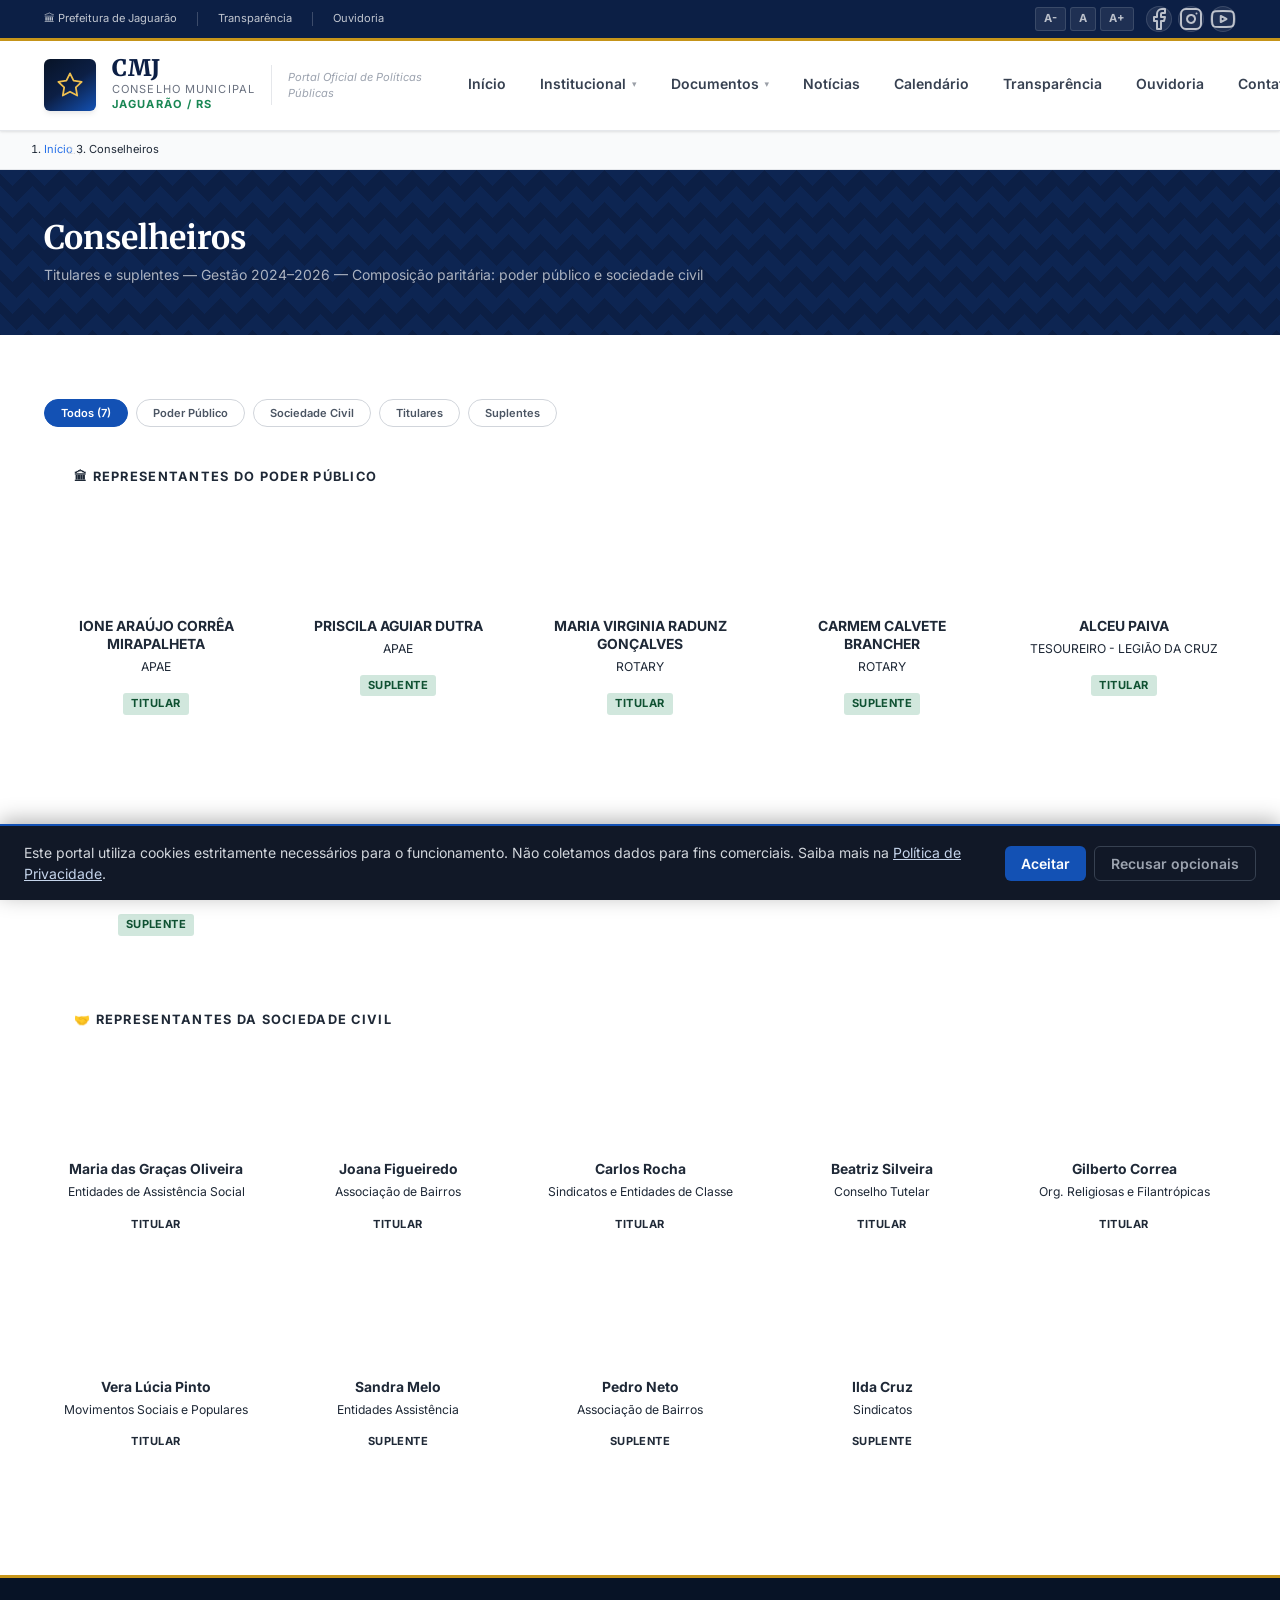
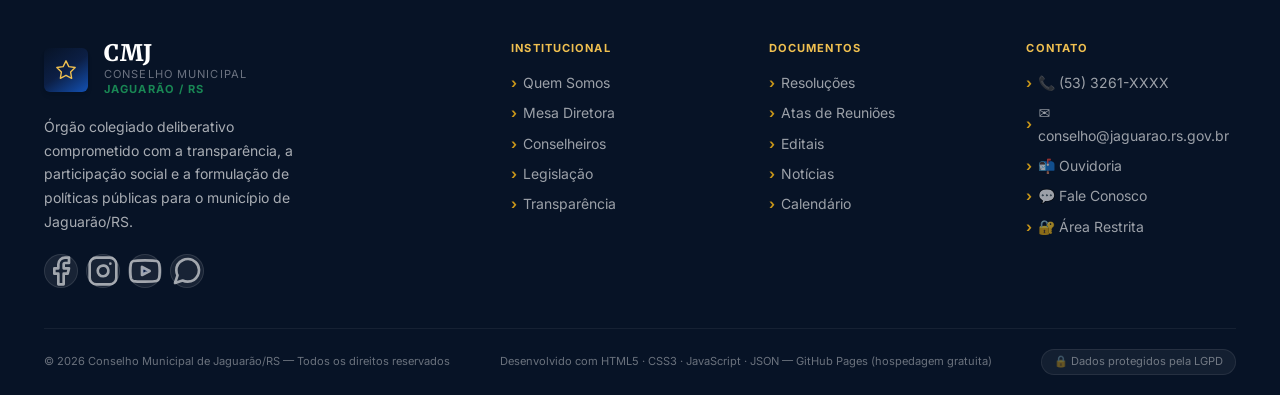
==== commit ee7226f6: "Update conselheiros.html" ====
--- a/pages/conselheiros.html
+++ b/pages/conselheiros.html
@@ -75,6 +75,38 @@
     </div>
   </div>
 </section>
+  <script>
+// Substituir cards estáticos pelos dados dinâmicos do JSON
+fetch('../data/conselheiros.json')
+  .then(r => r.json())
+  .then(data => {
+    const lista = data.conselheiros || data;
+    const pp = lista.filter(c => c.segmento === 'poder-publico');
+    const sc = lista.filter(c => c.segmento === 'sociedade-civil');
+
+    function card(c) {
+      const suplente = c.tipo === 'suplente';
+      const cor = c.segmento === 'sociedade-civil' ? 'background:linear-gradient(135deg,var(--verde-1),var(--verde-2))' : '';
+      const inic = c.iniciais || (c.nome||'').split(' ').map(w=>w[0]).join('').slice(0,2).toUpperCase();
+      return `<div class="c-card" data-categoria="${c.segmento} ${c.tipo}">
+        <div class="c-avatar ${c.segmento==='sociedade-civil'?'verde':''} ${suplente?'suplente':''}" style="${suplente?'opacity:.65':''};${cor}">${inic}</div>
+        <h4>${c.nome}</h4>
+        <div class="cargo">${c.cargo}</div>
+        <span class="tag ${c.segmento==='poder-publico'?'tag-blue':'tag-green'}" style="margin-top:8px">${suplente?'Suplente':'Titular'}</span>
+      </div>`;
+    }
+
+    const gridPP = document.getElementById('grid-poder-publico');
+    const gridSC = document.getElementById('grid-sociedade-civil');
+    if (gridPP && pp.length) gridPP.innerHTML = pp.map(card).join('');
+    if (gridSC && sc.length) gridSC.innerHTML = sc.map(card).join('');
+
+    // Atualizar contador do filtro
+    const btn = document.querySelector('[data-filtro="todos"]');
+    if (btn) btn.textContent = `Todos (${lista.length})`;
+  })
+  .catch(e => console.warn('Erro ao carregar conselheiros:', e));
+</script>
 </main>
 <div id="site-footer"></div>
 <script src="../assets/js/components.js"></script>
